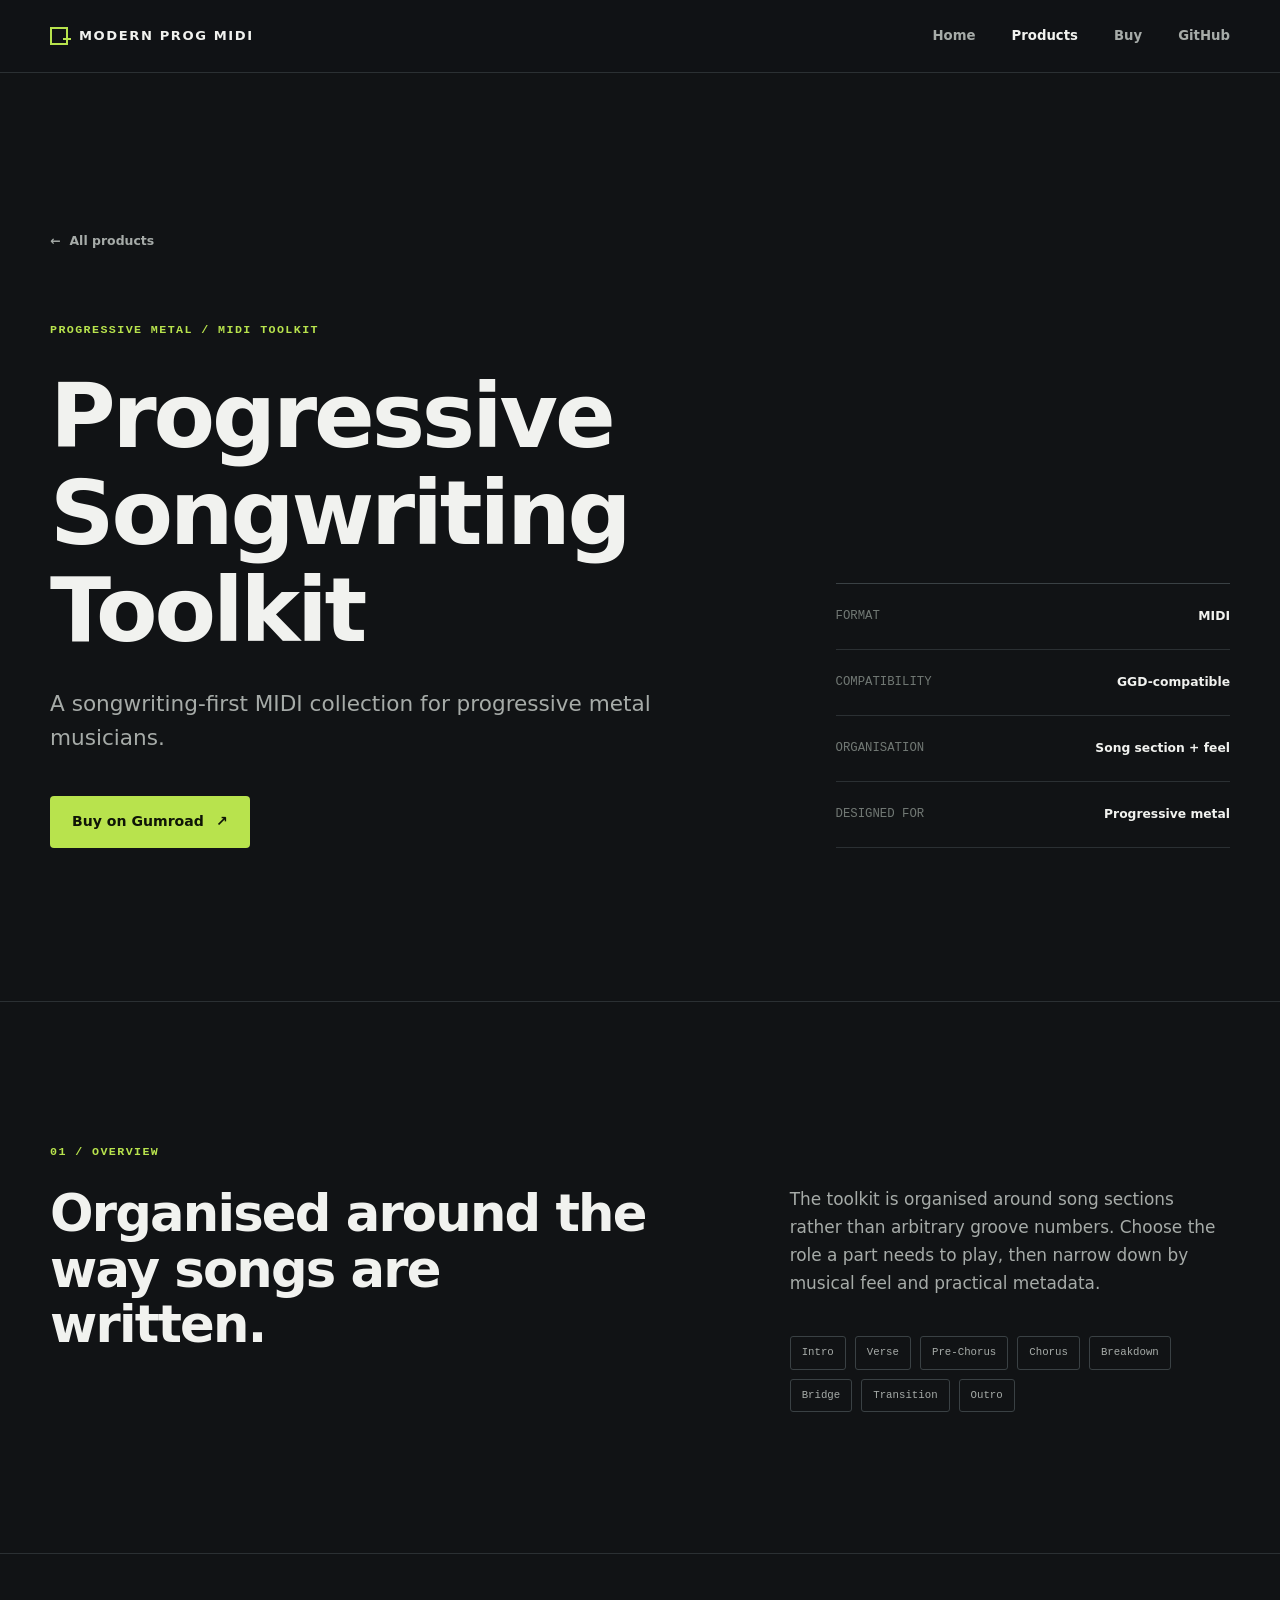
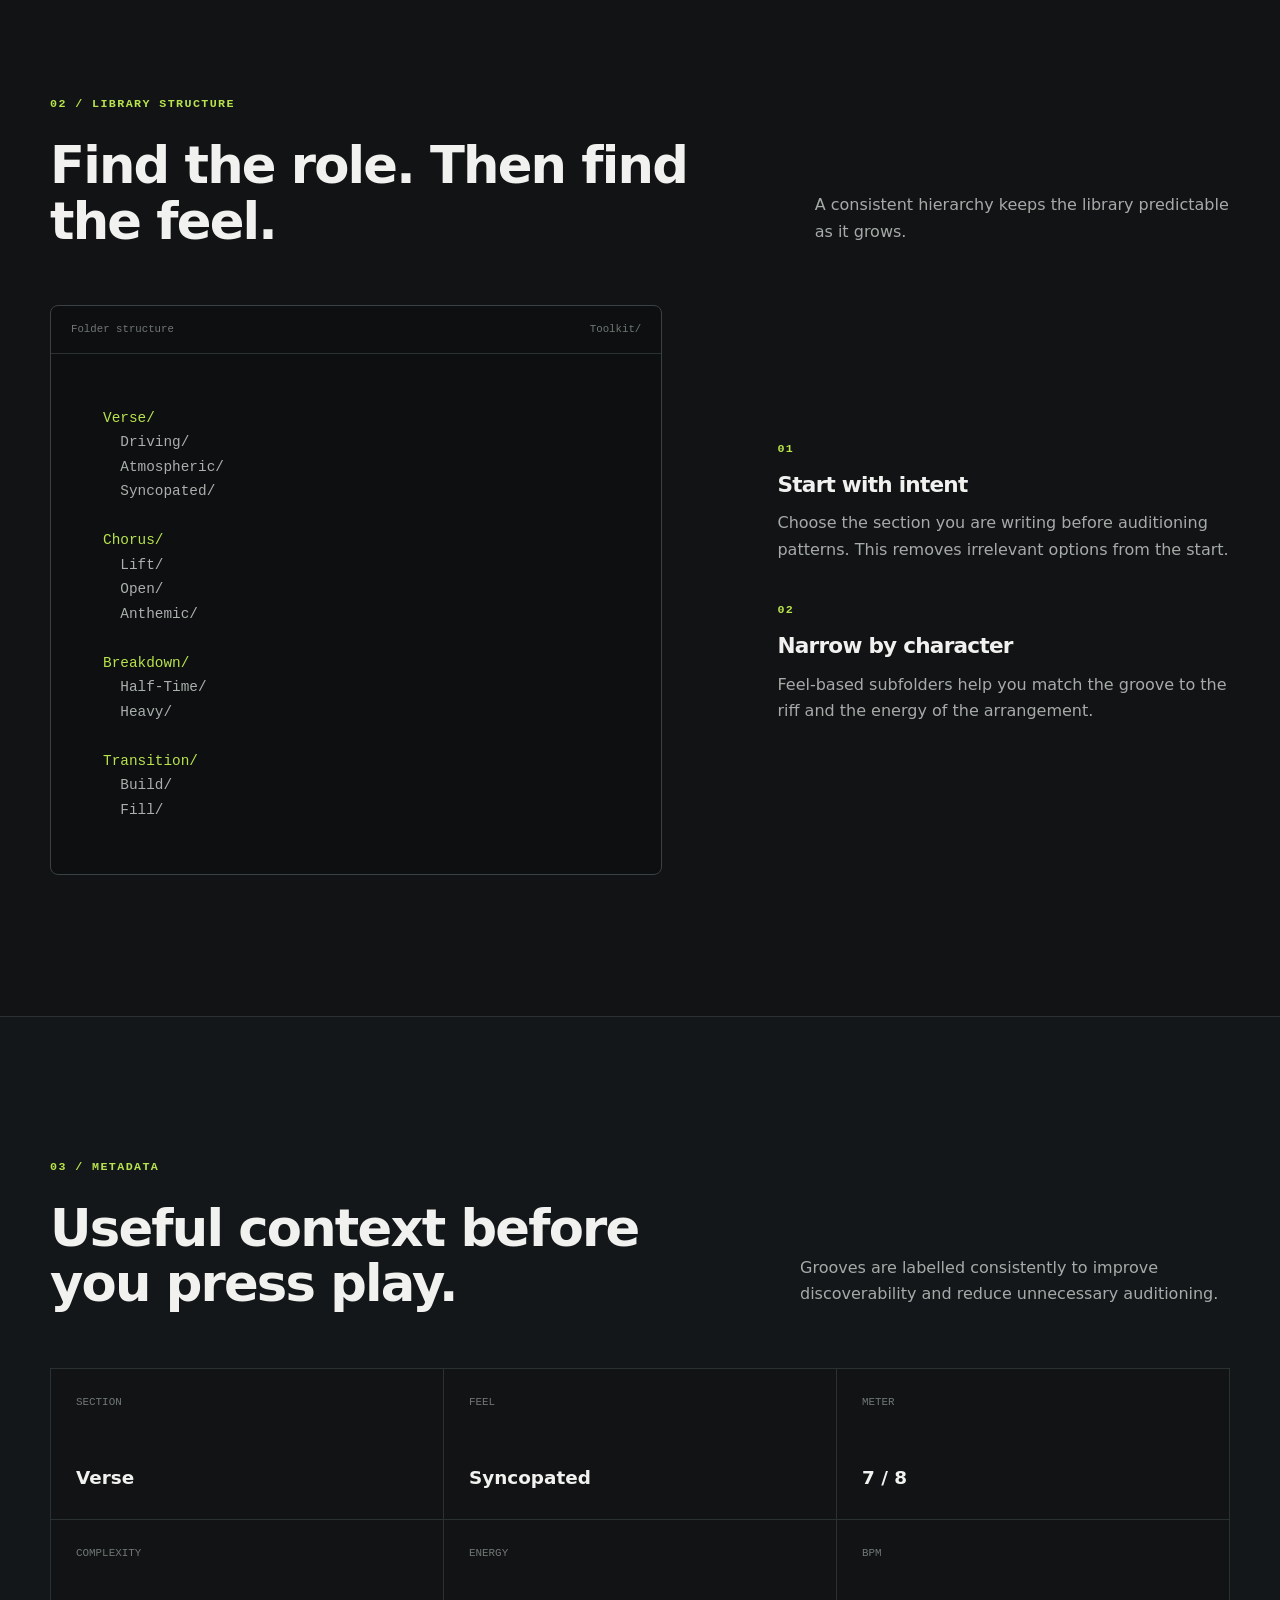
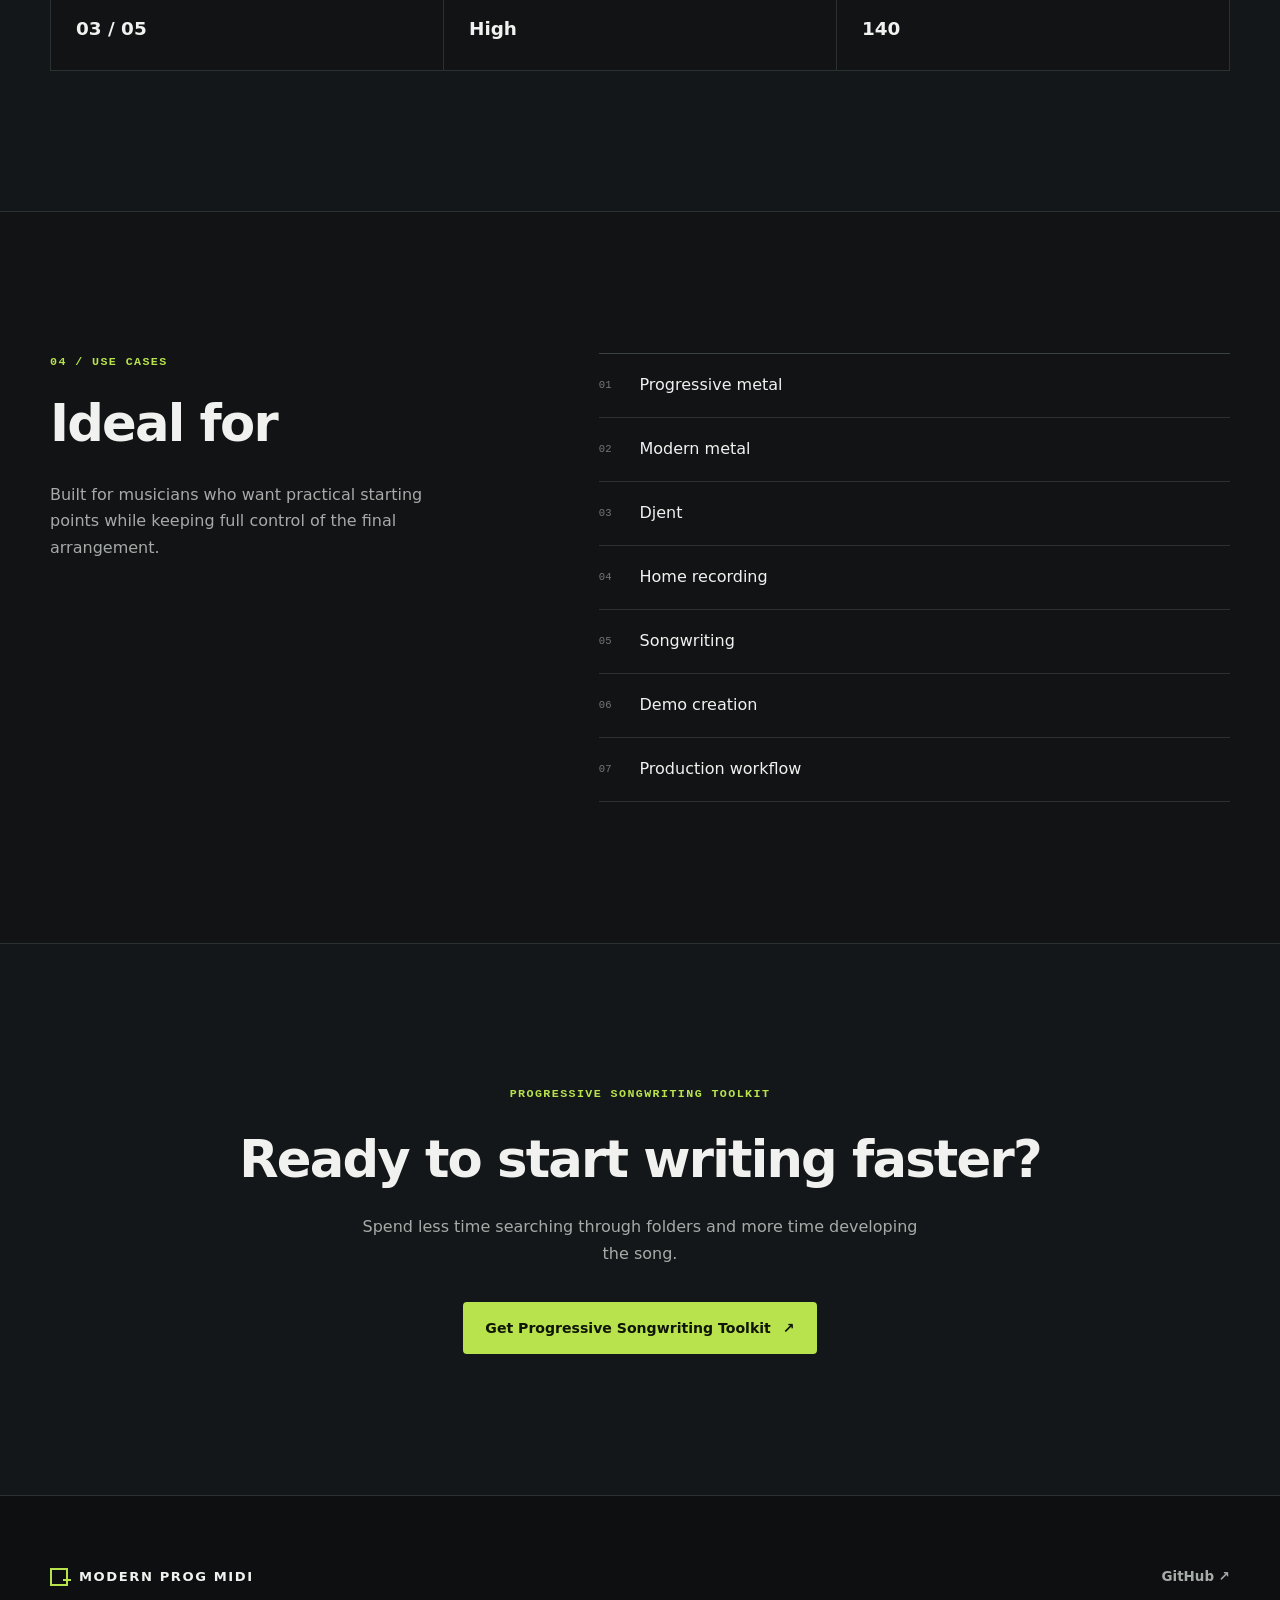
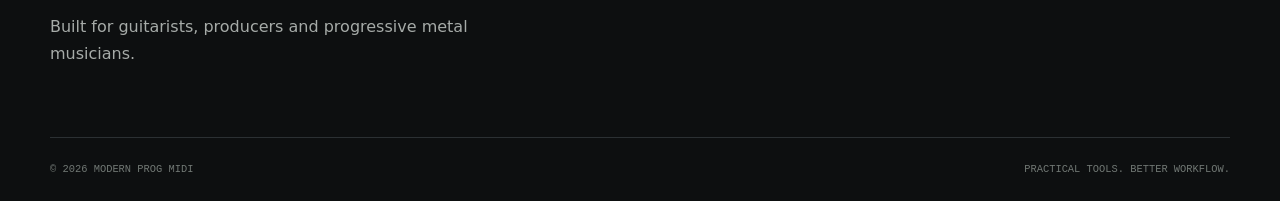
==== products/progressive-songwriting-toolkit.html @ e2937f98 "Initial commit" ====
<!doctype html>
<html lang="en">
  <head>
    <meta charset="utf-8">
    <meta name="viewport" content="width=device-width, initial-scale=1">
    <meta
      name="description"
      content="A songwriting-first MIDI collection for progressive metal musicians, organised by section, feel, meter, complexity and energy."
    >
    <meta name="theme-color" content="#111315">
    <title>Progressive Songwriting Toolkit — Modern Prog MIDI</title>
    <link rel="icon" href="../assets/images/favicon.svg" type="image/svg+xml">
    <link rel="stylesheet" href="../assets/css/styles.css">
  </head>
  <body>
    <a class="skip-link" href="#main-content">Skip to content</a>

    <header class="site-header">
      <div class="container nav-wrap">
        <a class="brand" href="../index.html" aria-label="Modern Prog MIDI home">
          <span class="brand-mark" aria-hidden="true"></span>
          <span>Modern Prog MIDI</span>
        </a>
        <nav class="site-nav" aria-label="Primary navigation">
          <a href="../index.html">Home</a>
          <a href="../index.html#products" aria-current="page">Products</a>
          <a href="https://knwlnd.gumroad.com/l/wevno">Buy</a>
          <a href="https://github.com/knwlnd">GitHub</a>
        </nav>
      </div>
    </header>

    <main id="main-content">
      <section class="product-hero section">
        <div class="container product-hero-grid">
          <div>
            <a class="back-link" href="../index.html#products">
              <span aria-hidden="true">←</span> All products
            </a>
            <p class="eyebrow">Progressive metal / MIDI toolkit</p>
            <h1>Progressive Songwriting Toolkit</h1>
            <p class="hero-text">
              A songwriting-first MIDI collection for progressive metal musicians.
            </p>
            <a class="button button-primary" href="https://knwlnd.gumroad.com/l/wevno">
              Buy on Gumroad
              <span aria-hidden="true">↗</span>
            </a>
          </div>
          <div class="product-spec" aria-label="Product summary">
            <div class="spec-row">
              <span>Format</span>
              <strong>MIDI</strong>
            </div>
            <div class="spec-row">
              <span>Compatibility</span>
              <strong>GGD-compatible</strong>
            </div>
            <div class="spec-row">
              <span>Organisation</span>
              <strong>Song section + feel</strong>
            </div>
            <div class="spec-row">
              <span>Designed for</span>
              <strong>Progressive metal</strong>
            </div>
          </div>
        </div>
      </section>

      <section class="section section-bordered">
        <div class="container split-content">
          <div>
            <p class="section-number">01 / Overview</p>
            <h2>Organised around the way songs are written.</h2>
          </div>
          <div class="prose">
            <p>
              The toolkit is organised around song sections rather than arbitrary
              groove numbers. Choose the role a part needs to play, then narrow
              down by musical feel and practical metadata.
            </p>
            <ul class="inline-list" aria-label="Song section categories">
              <li>Intro</li>
              <li>Verse</li>
              <li>Pre-Chorus</li>
              <li>Chorus</li>
              <li>Breakdown</li>
              <li>Bridge</li>
              <li>Transition</li>
              <li>Outro</li>
            </ul>
          </div>
        </div>
      </section>

      <section class="section">
        <div class="container">
          <div class="section-heading">
            <div>
              <p class="section-number">02 / Library structure</p>
              <h2>Find the role. Then find the feel.</h2>
            </div>
            <p>
              A consistent hierarchy keeps the library predictable as it grows.
            </p>
          </div>

          <div class="organisation-grid">
            <div class="code-window" aria-label="Example folder structure">
              <div class="code-window-bar">
                <span>Folder structure</span>
                <span>Toolkit/</span>
              </div>
              <pre><code><span class="code-folder">Verse/</span>
  Driving/
  Atmospheric/
  Syncopated/

<span class="code-folder">Chorus/</span>
  Lift/
  Open/
  Anthemic/

<span class="code-folder">Breakdown/</span>
  Half-Time/
  Heavy/

<span class="code-folder">Transition/</span>
  Build/
  Fill/</code></pre>
            </div>
            <div class="organisation-copy">
              <span class="annotation">01</span>
              <h3>Start with intent</h3>
              <p>
                Choose the section you are writing before auditioning patterns.
                This removes irrelevant options from the start.
              </p>
              <span class="annotation">02</span>
              <h3>Narrow by character</h3>
              <p>
                Feel-based subfolders help you match the groove to the riff and
                the energy of the arrangement.
              </p>
            </div>
          </div>
        </div>
      </section>

      <section class="section section-tinted">
        <div class="container">
          <div class="section-heading">
            <div>
              <p class="section-number">03 / Metadata</p>
              <h2>Useful context before you press play.</h2>
            </div>
            <p>
              Grooves are labelled consistently to improve discoverability and
              reduce unnecessary auditioning.
            </p>
          </div>

          <div class="metadata-grid">
            <div class="metadata-item"><span>Section</span><strong>Verse</strong></div>
            <div class="metadata-item"><span>Feel</span><strong>Syncopated</strong></div>
            <div class="metadata-item"><span>Meter</span><strong>7 / 8</strong></div>
            <div class="metadata-item"><span>Complexity</span><strong>03 / 05</strong></div>
            <div class="metadata-item"><span>Energy</span><strong>High</strong></div>
            <div class="metadata-item"><span>BPM</span><strong>140</strong></div>
          </div>
        </div>
      </section>

      <section class="section">
        <div class="container ideal-grid">
          <div>
            <p class="section-number">04 / Use cases</p>
            <h2>Ideal for</h2>
            <p class="section-intro">
              Built for musicians who want practical starting points while
              keeping full control of the final arrangement.
            </p>
          </div>
          <ul class="use-case-list">
            <li><span>01</span> Progressive metal</li>
            <li><span>02</span> Modern metal</li>
            <li><span>03</span> Djent</li>
            <li><span>04</span> Home recording</li>
            <li><span>05</span> Songwriting</li>
            <li><span>06</span> Demo creation</li>
            <li><span>07</span> Production workflow</li>
          </ul>
        </div>
      </section>

      <section class="section cta-section">
        <div class="container cta-inner">
          <p class="eyebrow">Progressive Songwriting Toolkit</p>
          <h2>Ready to start writing faster?</h2>
          <p>
            Spend less time searching through folders and more time developing
            the song.
          </p>
          <a class="button button-primary" href="https://knwlnd.gumroad.com/l/wevno">
            Get Progressive Songwriting Toolkit
            <span aria-hidden="true">↗</span>
          </a>
        </div>
      </section>
    </main>

    <footer class="site-footer">
      <div class="container footer-grid">
        <div>
          <a class="brand" href="../index.html">
            <span class="brand-mark" aria-hidden="true"></span>
            <span>Modern Prog MIDI</span>
          </a>
          <p>Built for guitarists, producers and progressive metal musicians.</p>
        </div>
        <a class="footer-link" href="https://github.com/knwlnd">
          GitHub <span aria-hidden="true">↗</span>
        </a>
      </div>
      <div class="container footer-bottom">
        <span>© <span id="year">2026</span> Modern Prog MIDI</span>
        <span>Practical tools. Better workflow.</span>
      </div>
    </footer>

    <script>
      document.getElementById("year").textContent = new Date().getFullYear();
    </script>
  </body>
</html>
---- assets/css/styles.css ----
:root {
  color-scheme: dark;
  --bg: #111315;
  --surface: #171a1d;
  --surface-raised: #1c2024;
  --surface-soft: #141719;
  --text: #f1f2ef;
  --muted: #a6aba8;
  --faint: #717874;
  --line: #2b3033;
  --line-strong: #3a4144;
  --accent: #b8e34d;
  --accent-dark: #0f1507;
  --max-width: 1180px;
  --radius: 8px;
}

* {
  box-sizing: border-box;
}

html {
  scroll-behavior: smooth;
}

body {
  margin: 0;
  min-width: 320px;
  background: var(--bg);
  color: var(--text);
  font-family:
    Inter, ui-sans-serif, system-ui, -apple-system, BlinkMacSystemFont, "Segoe UI",
    sans-serif;
  font-size: 16px;
  line-height: 1.65;
  -webkit-font-smoothing: antialiased;
}

a {
  color: inherit;
  text-decoration: none;
}

p,
h1,
h2,
h3,
blockquote {
  margin-top: 0;
}

h1,
h2,
h3 {
  font-weight: 600;
  letter-spacing: -0.035em;
  line-height: 1.08;
}

h1 {
  max-width: 850px;
  margin-bottom: 28px;
  font-size: clamp(3rem, 7vw, 6.6rem);
}

h2 {
  margin-bottom: 0;
  font-size: clamp(2.15rem, 4vw, 4rem);
}

h3 {
  margin-bottom: 14px;
  font-size: 1.35rem;
}

::selection {
  background: var(--accent);
  color: #111;
}

.container {
  width: min(calc(100% - 48px), var(--max-width));
  margin-inline: auto;
}

.skip-link {
  position: fixed;
  z-index: 100;
  top: 12px;
  left: 12px;
  padding: 10px 16px;
  transform: translateY(-150%);
  border-radius: 4px;
  background: var(--accent);
  color: #111;
  font-weight: 700;
}

.skip-link:focus {
  transform: translateY(0);
}

.site-header {
  position: relative;
  z-index: 10;
  border-bottom: 1px solid var(--line);
  background: rgb(17 19 21 / 92%);
}

.nav-wrap {
  display: flex;
  min-height: 72px;
  align-items: center;
  justify-content: space-between;
  gap: 32px;
}

.brand {
  display: inline-flex;
  align-items: center;
  gap: 11px;
  color: var(--text);
  font-size: 0.82rem;
  font-weight: 750;
  letter-spacing: 0.12em;
  text-transform: uppercase;
}

.brand-mark {
  position: relative;
  width: 18px;
  height: 18px;
  border: 2px solid var(--accent);
}

.brand-mark::after {
  position: absolute;
  right: -5px;
  bottom: 3px;
  width: 8px;
  height: 2px;
  background: var(--accent);
  content: "";
}

.site-nav {
  display: flex;
  align-items: center;
  gap: clamp(18px, 3vw, 36px);
}

.site-nav a {
  color: var(--muted);
  font-size: 0.83rem;
  font-weight: 600;
}

.site-nav a:hover,
.site-nav a:focus-visible,
.site-nav a[aria-current="page"] {
  color: var(--text);
}

.section {
  padding-block: clamp(88px, 11vw, 150px);
}

.section-bordered {
  border-block: 1px solid var(--line);
}

.section-tinted {
  border-block: 1px solid var(--line);
  background: var(--surface-soft);
}

.hero {
  overflow: hidden;
  padding-block: clamp(100px, 14vw, 190px);
}

.hero-grid {
  display: grid;
  grid-template-columns: minmax(0, 1.25fr) minmax(330px, 0.75fr);
  align-items: center;
  gap: clamp(60px, 8vw, 120px);
}

.eyebrow,
.section-number,
.status-label,
.annotation {
  color: var(--accent);
  font-family: ui-monospace, SFMono-Regular, Menlo, Monaco, Consolas, monospace;
  font-size: 0.73rem;
  font-weight: 700;
  letter-spacing: 0.12em;
  text-transform: uppercase;
}

.eyebrow {
  margin-bottom: 28px;
}

.hero-text {
  max-width: 700px;
  margin-bottom: 40px;
  color: var(--muted);
  font-size: clamp(1.1rem, 2vw, 1.35rem);
  line-height: 1.6;
}

.button-row {
  display: flex;
  flex-wrap: wrap;
  align-items: center;
  gap: 22px;
}

.button {
  display: inline-flex;
  min-height: 52px;
  align-items: center;
  justify-content: center;
  gap: 12px;
  padding: 13px 21px;
  border: 1px solid transparent;
  border-radius: 4px;
  font-size: 0.88rem;
  font-weight: 750;
  transition:
    background-color 150ms ease,
    border-color 150ms ease,
    color 150ms ease;
}

.button-primary {
  background: var(--accent);
  color: var(--accent-dark);
}

.button-primary:hover,
.button-primary:focus-visible {
  background: #caef6d;
}

.button-secondary {
  border-color: var(--line-strong);
  color: var(--text);
}

.button-secondary:hover,
.button-secondary:focus-visible {
  border-color: var(--muted);
  background: var(--surface);
}

.text-link {
  border-bottom: 1px solid var(--line-strong);
  color: var(--text);
  font-size: 0.9rem;
  font-weight: 650;
}

.text-link:hover,
.text-link:focus-visible {
  border-color: var(--accent);
  color: var(--accent);
}

.library-preview {
  position: relative;
  border: 1px solid var(--line-strong);
  border-radius: var(--radius);
  background: var(--surface);
  box-shadow: 28px 28px 0 #0d0f10;
  font-family: ui-monospace, SFMono-Regular, Menlo, Monaco, Consolas, monospace;
  font-size: 0.74rem;
}

.library-preview::before {
  position: absolute;
  z-index: -1;
  top: -36px;
  right: -44px;
  width: 180px;
  height: 180px;
  border: 1px solid var(--line);
  content: "";
}

.preview-bar,
.preview-footer {
  display: flex;
  align-items: center;
  justify-content: space-between;
  color: var(--faint);
}

.preview-bar {
  min-height: 48px;
  padding-inline: 18px;
  border-bottom: 1px solid var(--line);
}

.preview-title {
  color: var(--muted);
}

.preview-meta {
  padding: 2px 7px;
  border: 1px solid var(--line-strong);
  border-radius: 3px;
  font-size: 0.62rem;
}

.folder-tree {
  padding-block: 10px;
}

.tree-row {
  display: flex;
  min-height: 42px;
  align-items: center;
  gap: 10px;
  padding-inline: 18px;
  color: var(--muted);
  white-space: nowrap;
}

.tree-root {
  color: var(--text);
}

.tree-indent {
  padding-left: 38px;
}

.tree-row.selected {
  border-left: 2px solid var(--accent);
  background: #22272a;
  color: var(--text);
}

.folder-icon {
  display: inline-block;
  width: 14px;
  height: 10px;
  border: 1px solid #707874;
  border-radius: 1px;
}

.tree-tag {
  margin-left: auto;
  color: var(--faint);
  font-size: 0.64rem;
}

.preview-footer {
  min-height: 45px;
  padding-inline: 18px;
  border-top: 1px solid var(--line);
  font-size: 0.64rem;
}

.status-dot {
  display: inline-block;
  width: 6px;
  height: 6px;
  margin-right: 6px;
  border-radius: 50%;
  background: var(--accent);
}

.split-content {
  display: grid;
  grid-template-columns: minmax(0, 1fr) minmax(300px, 0.72fr);
  gap: clamp(60px, 10vw, 150px);
}

.section-number {
  margin-bottom: 24px;
}

.prose {
  padding-top: 43px;
}

.prose p {
  margin-bottom: 20px;
  color: var(--muted);
  font-size: 1.06rem;
}

.section-heading {
  display: flex;
  align-items: end;
  justify-content: space-between;
  gap: 50px;
  margin-bottom: 56px;
}

.section-heading > p {
  max-width: 430px;
  margin: 0 0 4px;
  color: var(--muted);
}

.card-grid {
  display: grid;
  gap: 1px;
  border: 1px solid var(--line);
  background: var(--line);
}

.feature-grid,
.roadmap-grid {
  grid-template-columns: repeat(4, 1fr);
}

.card {
  min-width: 0;
  background: var(--bg);
}

.feature-card {
  min-height: 275px;
  padding: 28px;
}

.card-index {
  display: block;
  margin-bottom: 84px;
  color: var(--faint);
  font-family: ui-monospace, SFMono-Regular, Menlo, Monaco, Consolas, monospace;
  font-size: 0.7rem;
}

.card p {
  margin-bottom: 0;
  color: var(--muted);
  font-size: 0.93rem;
}

.availability {
  display: inline-flex;
  align-items: center;
  gap: 9px;
  color: var(--muted);
  font-family: ui-monospace, SFMono-Regular, Menlo, Monaco, Consolas, monospace;
  font-size: 0.73rem;
  text-transform: uppercase;
}

.availability i {
  width: 7px;
  height: 7px;
  border-radius: 50%;
  background: var(--accent);
  box-shadow: 0 0 0 4px rgb(184 227 77 / 10%);
}

.product-panel {
  display: grid;
  grid-template-columns: 1.25fr 0.75fr;
  border: 1px solid var(--line-strong);
  border-radius: var(--radius);
  background: var(--surface);
}

.product-copy {
  padding: clamp(32px, 6vw, 72px);
  border-right: 1px solid var(--line);
}

.product-copy > p {
  max-width: 670px;
  color: var(--muted);
}

.product-copy .product-lead {
  color: var(--text);
  font-size: clamp(1.25rem, 2.4vw, 1.75rem);
  line-height: 1.45;
}

.product-copy .button-row {
  margin-top: 36px;
}

.check-list {
  display: flex;
  margin: 0;
  padding: 34px;
  flex-direction: column;
  justify-content: center;
  list-style: none;
}

.check-list li {
  position: relative;
  padding: 15px 0 15px 27px;
  border-bottom: 1px solid var(--line);
  color: var(--muted);
  font-size: 0.9rem;
}

.check-list li:last-child {
  border-bottom: 0;
}

.check-list li::before {
  position: absolute;
  left: 0;
  color: var(--accent);
  content: "✓";
  font-weight: 800;
}

.roadmap-card {
  min-height: 250px;
  padding: 28px;
}

.roadmap-card .status-label {
  display: block;
  min-height: 68px;
  color: var(--faint);
  font-size: 0.62rem;
}

.philosophy-section {
  border-top: 1px solid var(--line);
}

.philosophy-grid {
  display: grid;
  grid-template-columns: 0.8fr 1.2fr;
  gap: 60px 100px;
}

.philosophy-grid blockquote {
  margin-bottom: 0;
  font-size: clamp(1.8rem, 4vw, 3.6rem);
  font-weight: 520;
  letter-spacing: -0.04em;
  line-height: 1.18;
}

.philosophy-grid blockquote p {
  margin-bottom: 12px;
}

.philosophy-grid blockquote p:last-child {
  color: var(--accent);
}

.philosophy-copy {
  grid-column: 2;
  max-width: 590px;
  margin: 0;
  color: var(--muted);
  font-size: 1.05rem;
}

.site-footer {
  padding-top: 70px;
  border-top: 1px solid var(--line);
  background: #0d0f10;
}

.footer-grid {
  display: flex;
  align-items: start;
  justify-content: space-between;
  gap: 40px;
  padding-bottom: 70px;
}

.footer-grid p {
  max-width: 480px;
  margin: 20px 0 0;
  color: var(--muted);
}

.footer-link {
  color: var(--muted);
  font-size: 0.84rem;
  font-weight: 650;
}

.footer-link:hover,
.footer-link:focus-visible {
  color: var(--accent);
}

.footer-bottom {
  display: flex;
  align-items: center;
  justify-content: space-between;
  min-height: 64px;
  border-top: 1px solid var(--line);
  color: var(--faint);
  font-family: ui-monospace, SFMono-Regular, Menlo, Monaco, Consolas, monospace;
  font-size: 0.65rem;
  text-transform: uppercase;
}

/* Product page */

.product-hero {
  padding-block: clamp(85px, 12vw, 160px);
}

.product-hero-grid {
  display: grid;
  grid-template-columns: 1.25fr 0.75fr;
  align-items: end;
  gap: clamp(60px, 10vw, 130px);
}

.product-hero h1 {
  max-width: 900px;
  font-size: clamp(3.2rem, 7vw, 6.4rem);
}

.back-link {
  display: inline-flex;
  align-items: center;
  gap: 9px;
  margin-bottom: 70px;
  color: var(--muted);
  font-size: 0.78rem;
  font-weight: 650;
}

.back-link:hover,
.back-link:focus-visible {
  color: var(--accent);
}

.product-spec {
  border-top: 1px solid var(--line-strong);
}

.spec-row {
  display: flex;
  min-height: 66px;
  align-items: center;
  justify-content: space-between;
  gap: 20px;
  border-bottom: 1px solid var(--line);
  font-size: 0.77rem;
}

.spec-row span {
  color: var(--faint);
  font-family: ui-monospace, SFMono-Regular, Menlo, Monaco, Consolas, monospace;
  text-transform: uppercase;
}

.spec-row strong {
  font-weight: 600;
  text-align: right;
}

.inline-list {
  display: flex;
  margin: 38px 0 0;
  padding: 0;
  flex-wrap: wrap;
  gap: 9px;
  list-style: none;
}

.inline-list li {
  padding: 7px 11px;
  border: 1px solid var(--line-strong);
  border-radius: 3px;
  color: var(--muted);
  font-family: ui-monospace, SFMono-Regular, Menlo, Monaco, Consolas, monospace;
  font-size: 0.67rem;
}

.organisation-grid {
  display: grid;
  grid-template-columns: 1.15fr 0.85fr;
  gap: clamp(50px, 9vw, 120px);
  align-items: center;
}

.code-window {
  overflow: hidden;
  border: 1px solid var(--line-strong);
  border-radius: var(--radius);
  background: #0d0f10;
}

.code-window-bar {
  display: flex;
  min-height: 48px;
  align-items: center;
  justify-content: space-between;
  padding-inline: 20px;
  border-bottom: 1px solid var(--line);
  color: var(--faint);
  font-family: ui-monospace, SFMono-Regular, Menlo, Monaco, Consolas, monospace;
  font-size: 0.67rem;
}

.code-window pre {
  margin: 0;
  padding: clamp(28px, 5vw, 52px);
  color: #aab0ac;
  font-size: clamp(0.77rem, 1.6vw, 0.9rem);
  line-height: 1.7;
}

.code-folder {
  color: var(--accent);
}

.organisation-copy .annotation {
  display: block;
  margin: 38px 0 14px;
}

.organisation-copy .annotation:first-child {
  margin-top: 0;
}

.organisation-copy p {
  color: var(--muted);
}

.metadata-grid {
  display: grid;
  grid-template-columns: repeat(3, 1fr);
  gap: 1px;
  border: 1px solid var(--line);
  background: var(--line);
}

.metadata-item {
  display: flex;
  min-height: 150px;
  padding: 25px;
  flex-direction: column;
  justify-content: space-between;
  background: var(--bg);
}

.metadata-item span {
  color: var(--faint);
  font-family: ui-monospace, SFMono-Regular, Menlo, Monaco, Consolas, monospace;
  font-size: 0.68rem;
  text-transform: uppercase;
}

.metadata-item strong {
  font-size: 1.15rem;
  font-weight: 600;
}

.ideal-grid {
  display: grid;
  grid-template-columns: 0.8fr 1.2fr;
  gap: clamp(60px, 10vw, 150px);
}

.section-intro {
  max-width: 430px;
  margin-top: 30px;
  color: var(--muted);
}

.use-case-list {
  margin: 0;
  padding: 0;
  border-top: 1px solid var(--line-strong);
  list-style: none;
}

.use-case-list li {
  display: flex;
  min-height: 64px;
  align-items: center;
  gap: 28px;
  border-bottom: 1px solid var(--line);
  font-size: 1rem;
}

.use-case-list span {
  color: var(--faint);
  font-family: ui-monospace, SFMono-Regular, Menlo, Monaco, Consolas, monospace;
  font-size: 0.66rem;
}

.cta-section {
  border-top: 1px solid var(--line);
  background: var(--surface-soft);
  text-align: center;
}

.cta-inner {
  display: flex;
  align-items: center;
  flex-direction: column;
}

.cta-inner h2 {
  max-width: 820px;
}

.cta-inner > p:not(.eyebrow) {
  max-width: 570px;
  margin: 27px 0 35px;
  color: var(--muted);
}

@media (max-width: 940px) {
  .hero-grid,
  .product-hero-grid,
  .organisation-grid {
    grid-template-columns: 1fr;
  }

  .hero-copy {
    max-width: 760px;
  }

  .library-preview {
    width: min(100%, 570px);
  }

  .feature-grid,
  .roadmap-grid {
    grid-template-columns: repeat(2, 1fr);
  }

  .product-panel {
    grid-template-columns: 1fr;
  }

  .product-copy {
    border-right: 0;
    border-bottom: 1px solid var(--line);
  }

  .product-spec {
    max-width: 560px;
  }
}

@media (max-width: 700px) {
  .container {
    width: min(calc(100% - 32px), var(--max-width));
  }

  .nav-wrap {
    min-height: auto;
    padding-block: 20px;
    align-items: flex-start;
    flex-direction: column;
    gap: 18px;
  }

  .site-nav {
    width: 100%;
    justify-content: space-between;
  }

  .section {
    padding-block: 78px;
  }

  .hero {
    padding-block: 90px 100px;
  }

  h1 {
    font-size: clamp(2.7rem, 13vw, 4.4rem);
  }

  h2 {
    font-size: clamp(2rem, 10vw, 3.1rem);
  }

  .hero-grid {
    gap: 75px;
  }

  .library-preview {
    box-shadow: 12px 12px 0 #0d0f10;
  }

  .library-preview::before {
    display: none;
  }

  .tree-row {
    font-size: 0.66rem;
  }

  .tree-indent {
    padding-left: 26px;
  }

  .split-content,
  .philosophy-grid,
  .ideal-grid {
    grid-template-columns: 1fr;
    gap: 38px;
  }

  .prose {
    padding-top: 0;
  }

  .section-heading {
    align-items: flex-start;
    flex-direction: column;
    gap: 25px;
    margin-bottom: 42px;
  }

  .feature-grid,
  .roadmap-grid,
  .metadata-grid {
    grid-template-columns: 1fr;
  }

  .feature-card {
    min-height: 220px;
  }

  .card-index {
    margin-bottom: 50px;
  }

  .product-copy {
    padding: 30px;
  }

  .check-list {
    padding: 22px 30px;
  }

  .philosophy-copy {
    grid-column: 1;
  }

  .footer-grid,
  .footer-bottom {
    align-items: flex-start;
    flex-direction: column;
  }

  .footer-bottom {
    min-height: auto;
    padding-block: 22px;
    gap: 8px;
  }

  .product-hero h1 {
    font-size: clamp(2.7rem, 13vw, 4.3rem);
  }

  .back-link {
    margin-bottom: 52px;
  }

  .code-window pre {
    overflow-x: auto;
  }

  .metadata-item {
    min-height: 115px;
  }
}

@media (prefers-reduced-motion: reduce) {
  html {
    scroll-behavior: auto;
  }

  *,
  *::before,
  *::after {
    scroll-behavior: auto !important;
    transition-duration: 0.01ms !important;
  }
}
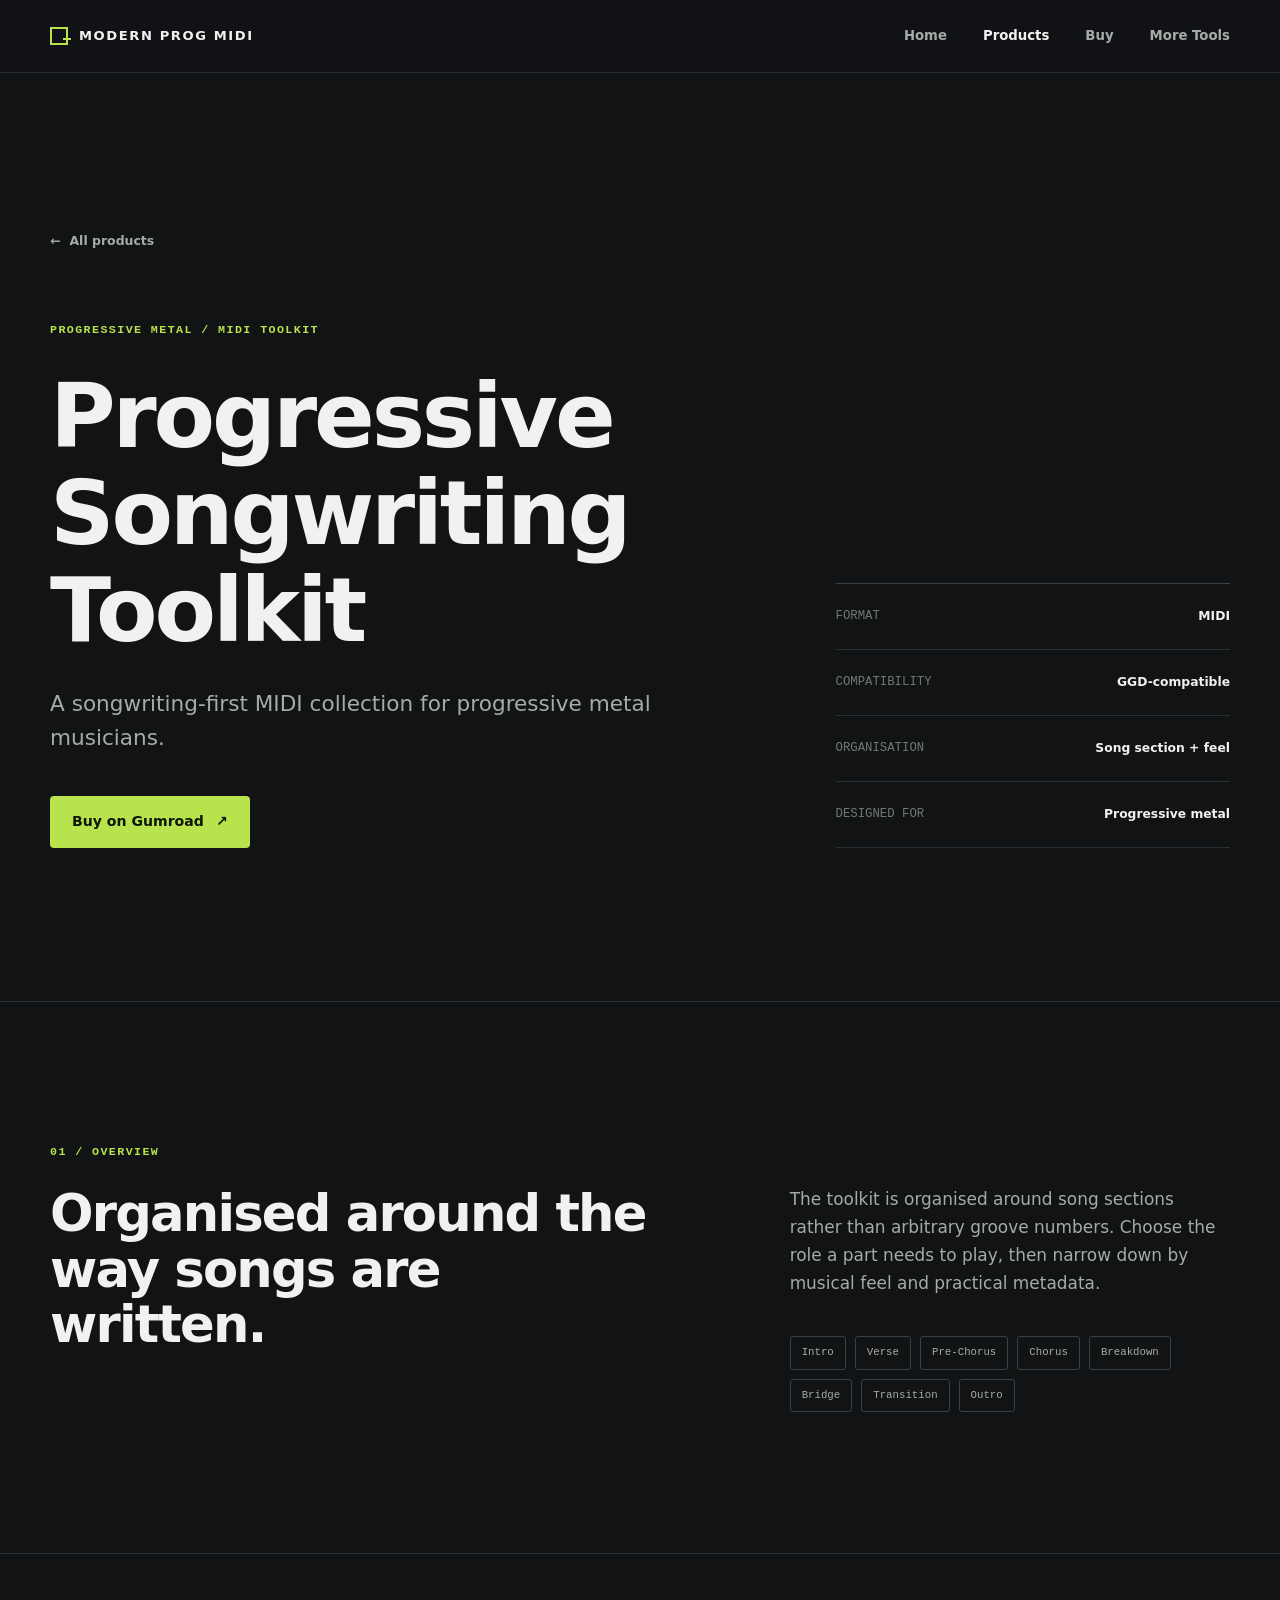
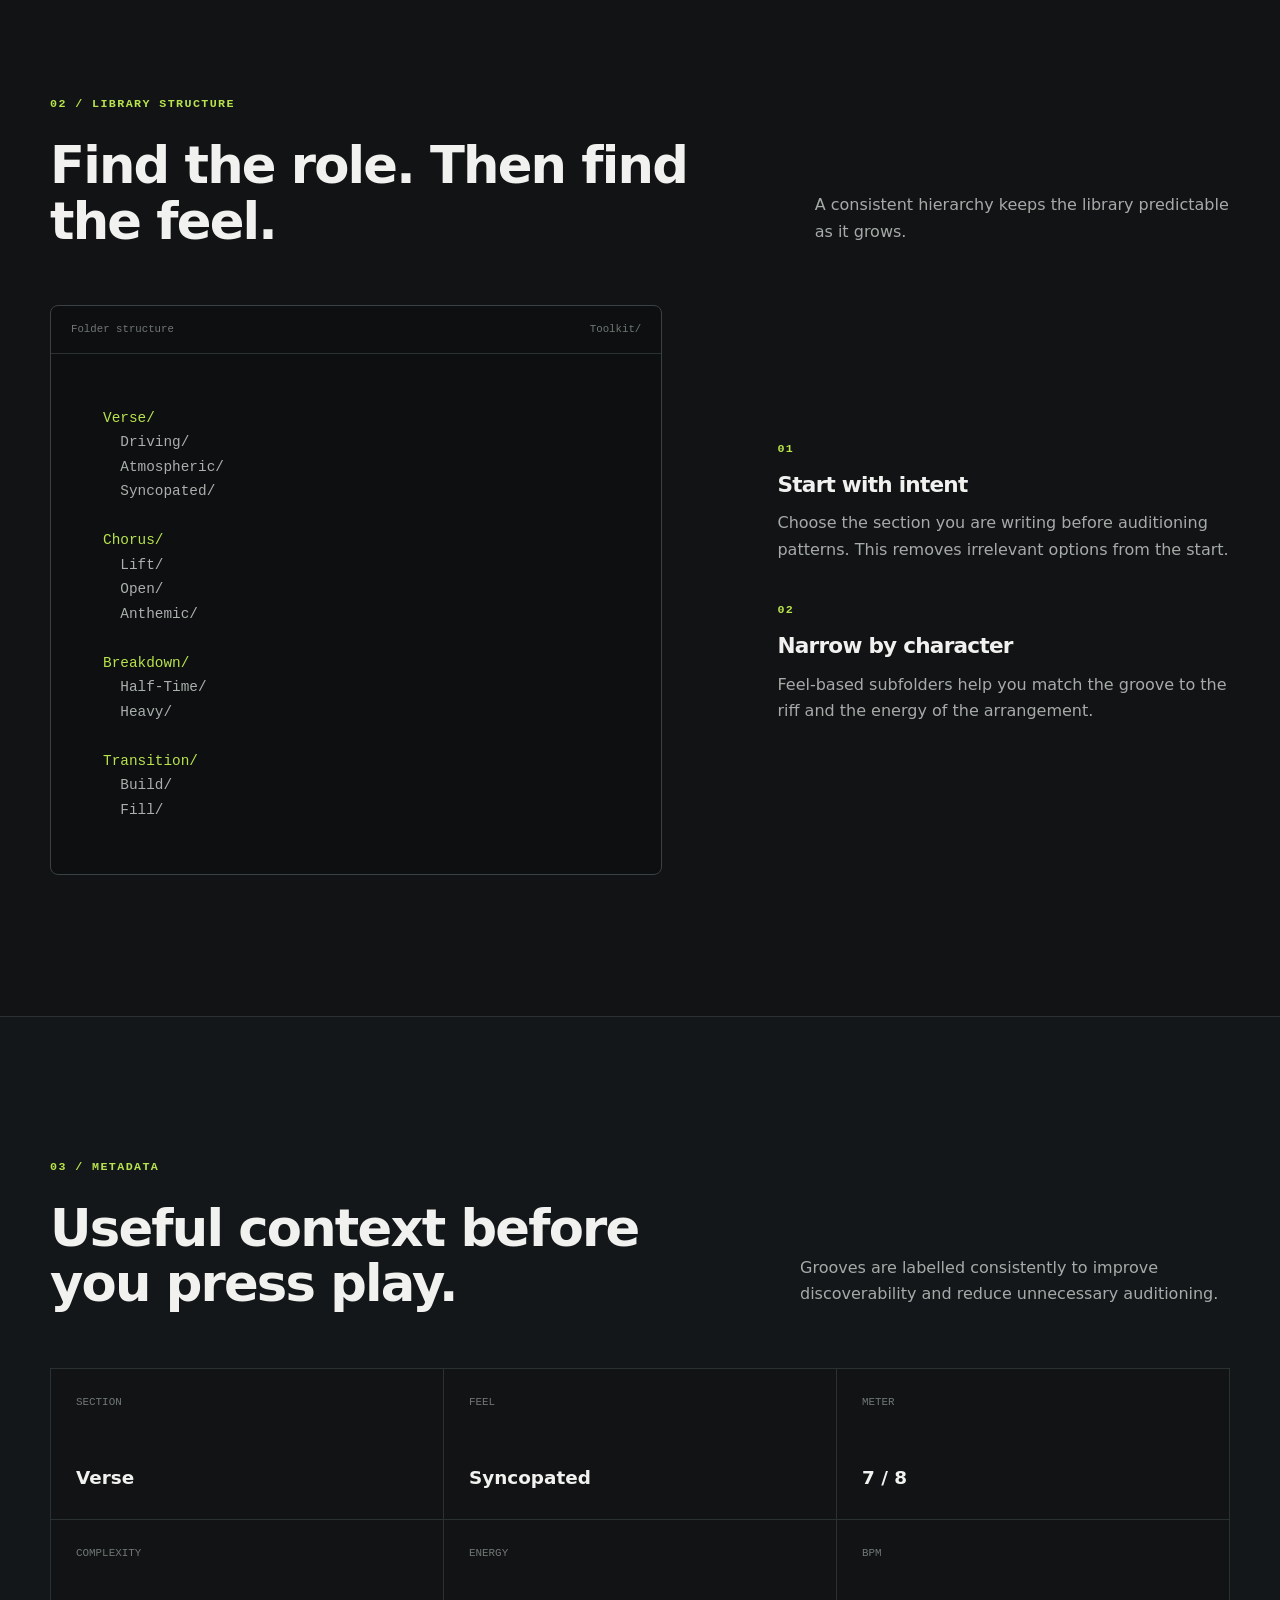
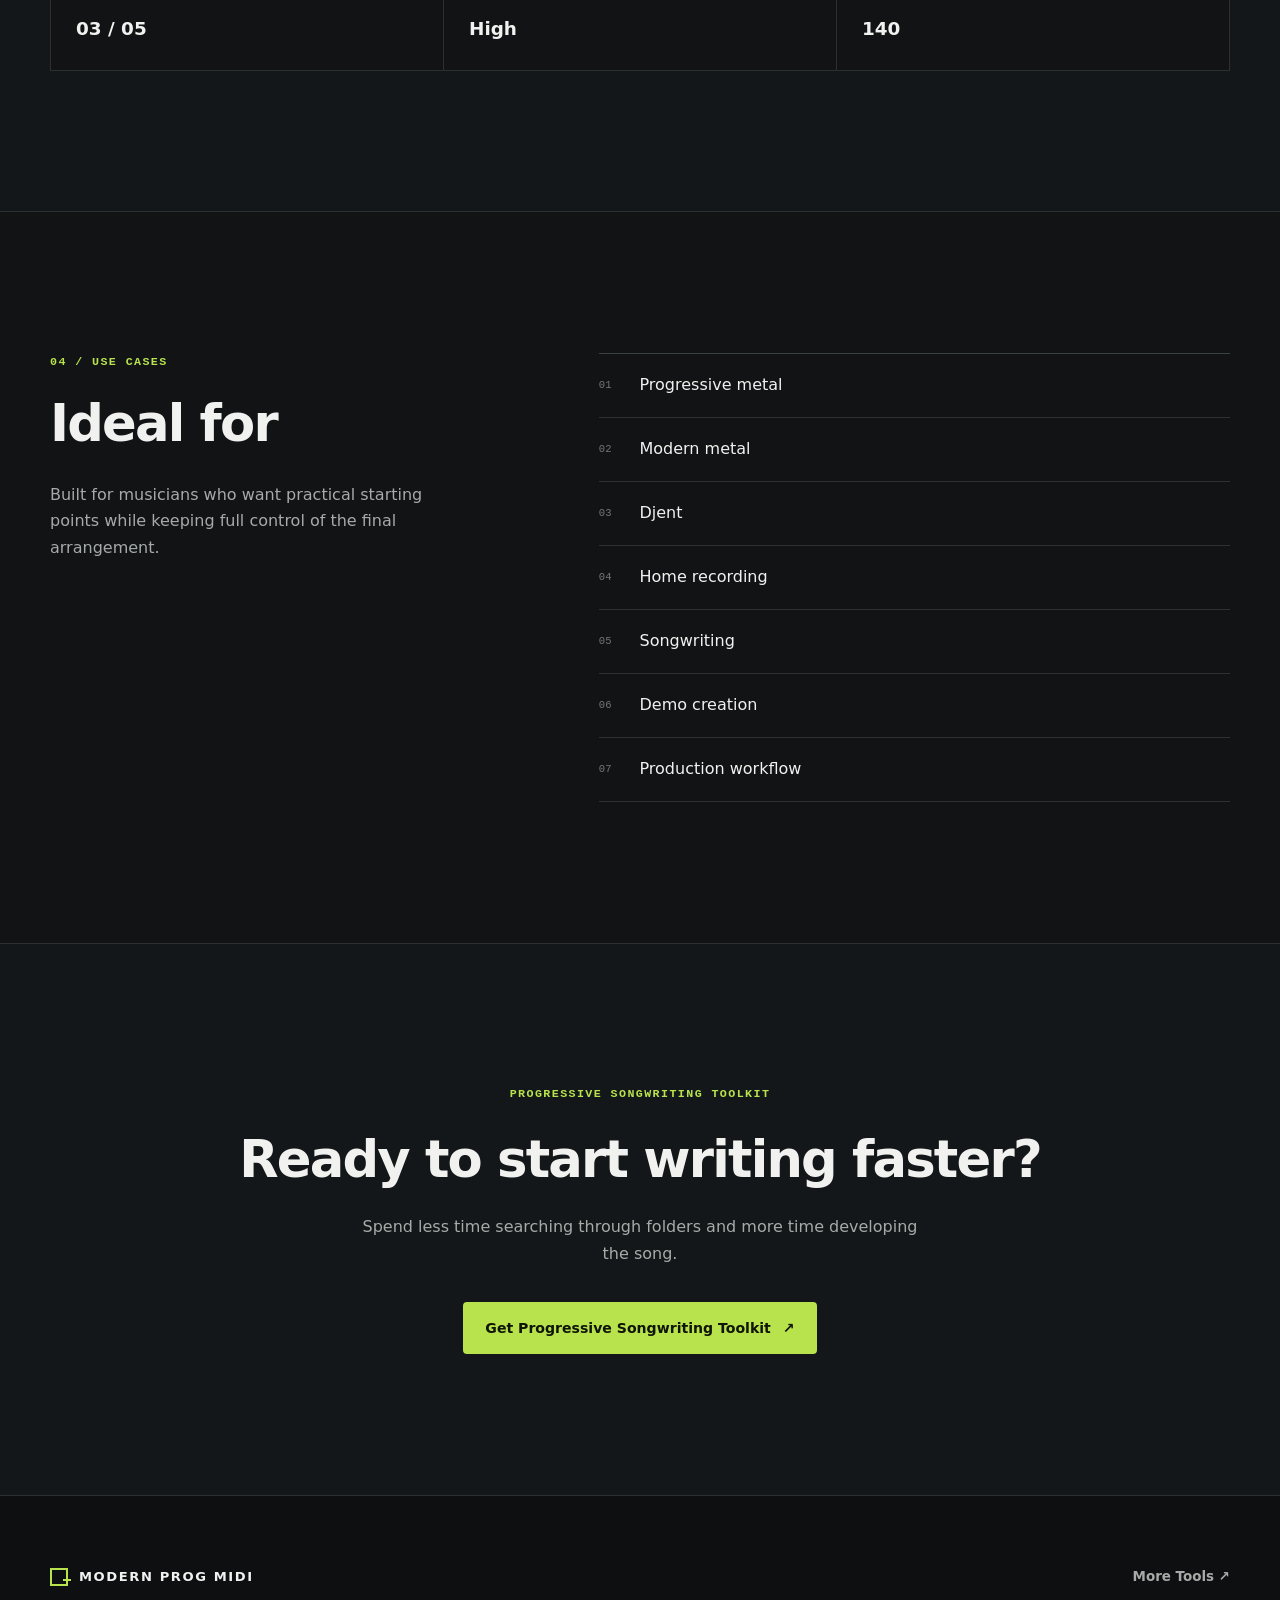
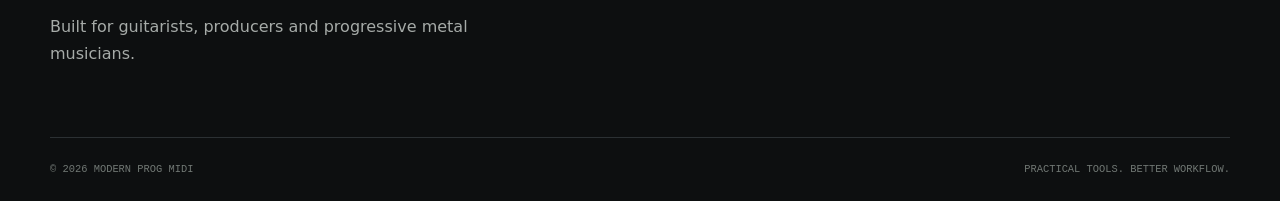
==== commit 58c2142c: "Refined positioning and linked to Modeller Workflow Tools." ====
--- a/products/progressive-songwriting-toolkit.html
+++ b/products/progressive-songwriting-toolkit.html
@@ -25,7 +25,7 @@
           <a href="../index.html">Home</a>
           <a href="../index.html#products" aria-current="page">Products</a>
           <a href="https://knwlnd.gumroad.com/l/wevno">Buy</a>
-          <a href="https://github.com/knwlnd">GitHub</a>
+          <a href="https://knwlnd.github.io/modeller-workflow-tools">More Tools</a>
         </nav>
       </div>
     </header>
@@ -219,8 +219,8 @@
           </a>
           <p>Built for guitarists, producers and progressive metal musicians.</p>
         </div>
-        <a class="footer-link" href="https://github.com/knwlnd">
-          GitHub <span aria-hidden="true">↗</span>
+        <a class="footer-link" href="https://knwlnd.github.io/modeller-workflow-tools">
+          More Tools <span aria-hidden="true">↗</span>
         </a>
       </div>
       <div class="container footer-bottom">
--- a/assets/css/styles.css
+++ b/assets/css/styles.css
@@ -210,6 +210,21 @@
   line-height: 1.6;
 }
 
+.positioning-statement {
+  max-width: 650px;
+  margin: -14px 0 40px;
+  padding-left: 16px;
+  border-left: 2px solid var(--accent);
+  color: var(--faint);
+  font-size: 0.82rem;
+  line-height: 1.75;
+}
+
+.positioning-statement strong {
+  color: var(--muted);
+  font-weight: 600;
+}
+
 .button-row {
   display: flex;
   flex-wrap: wrap;
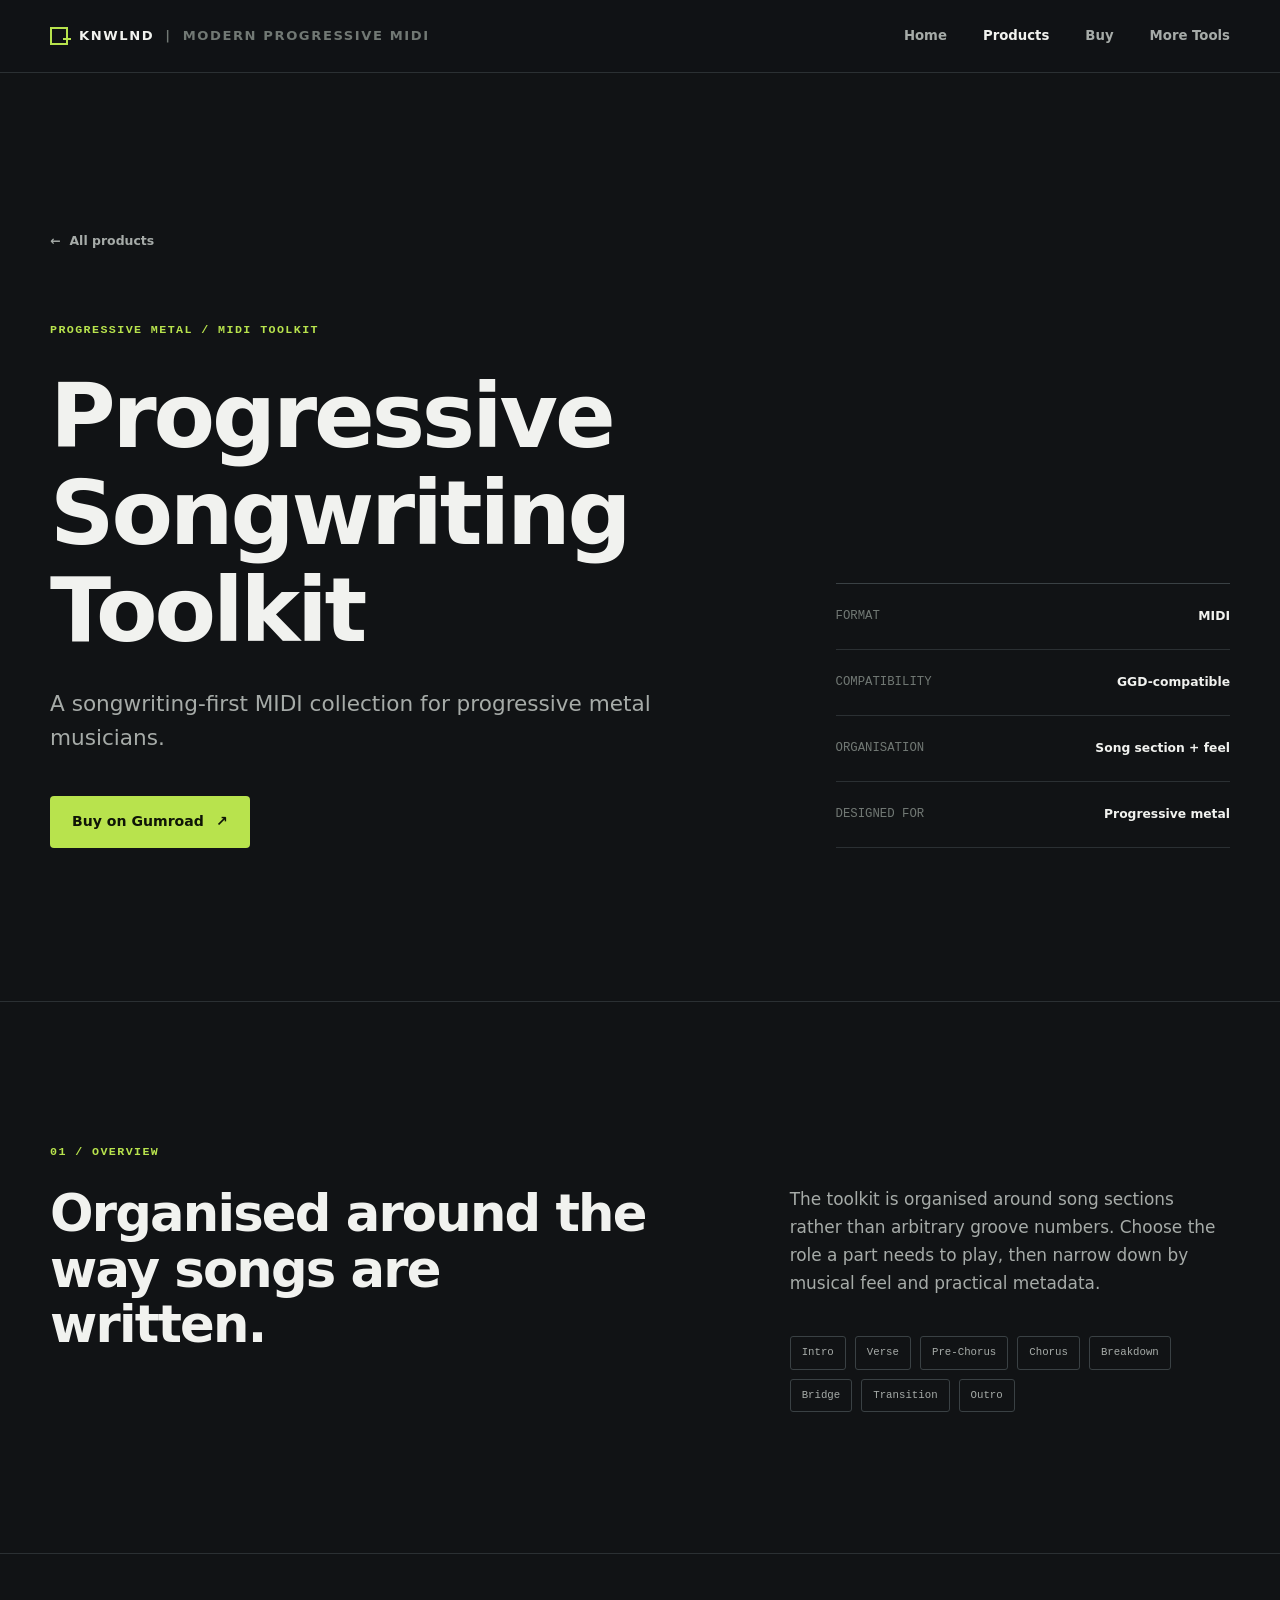
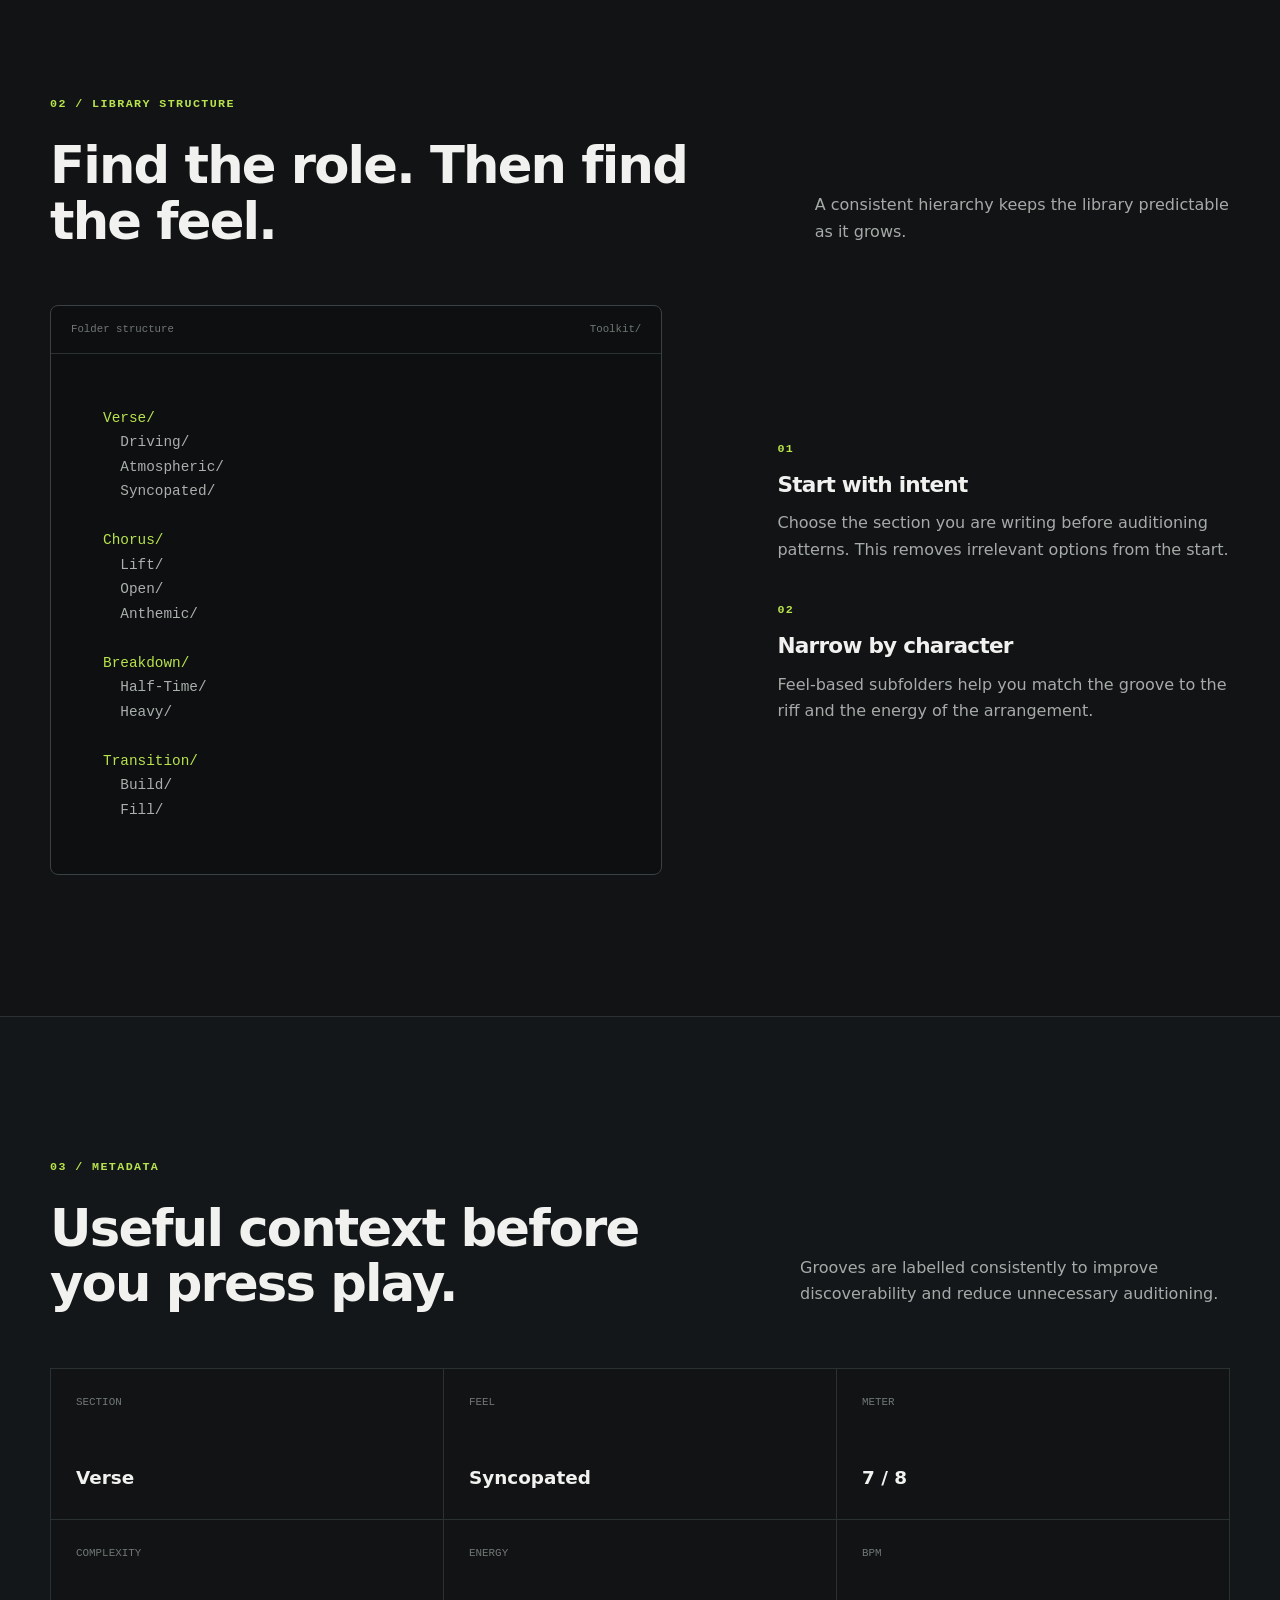
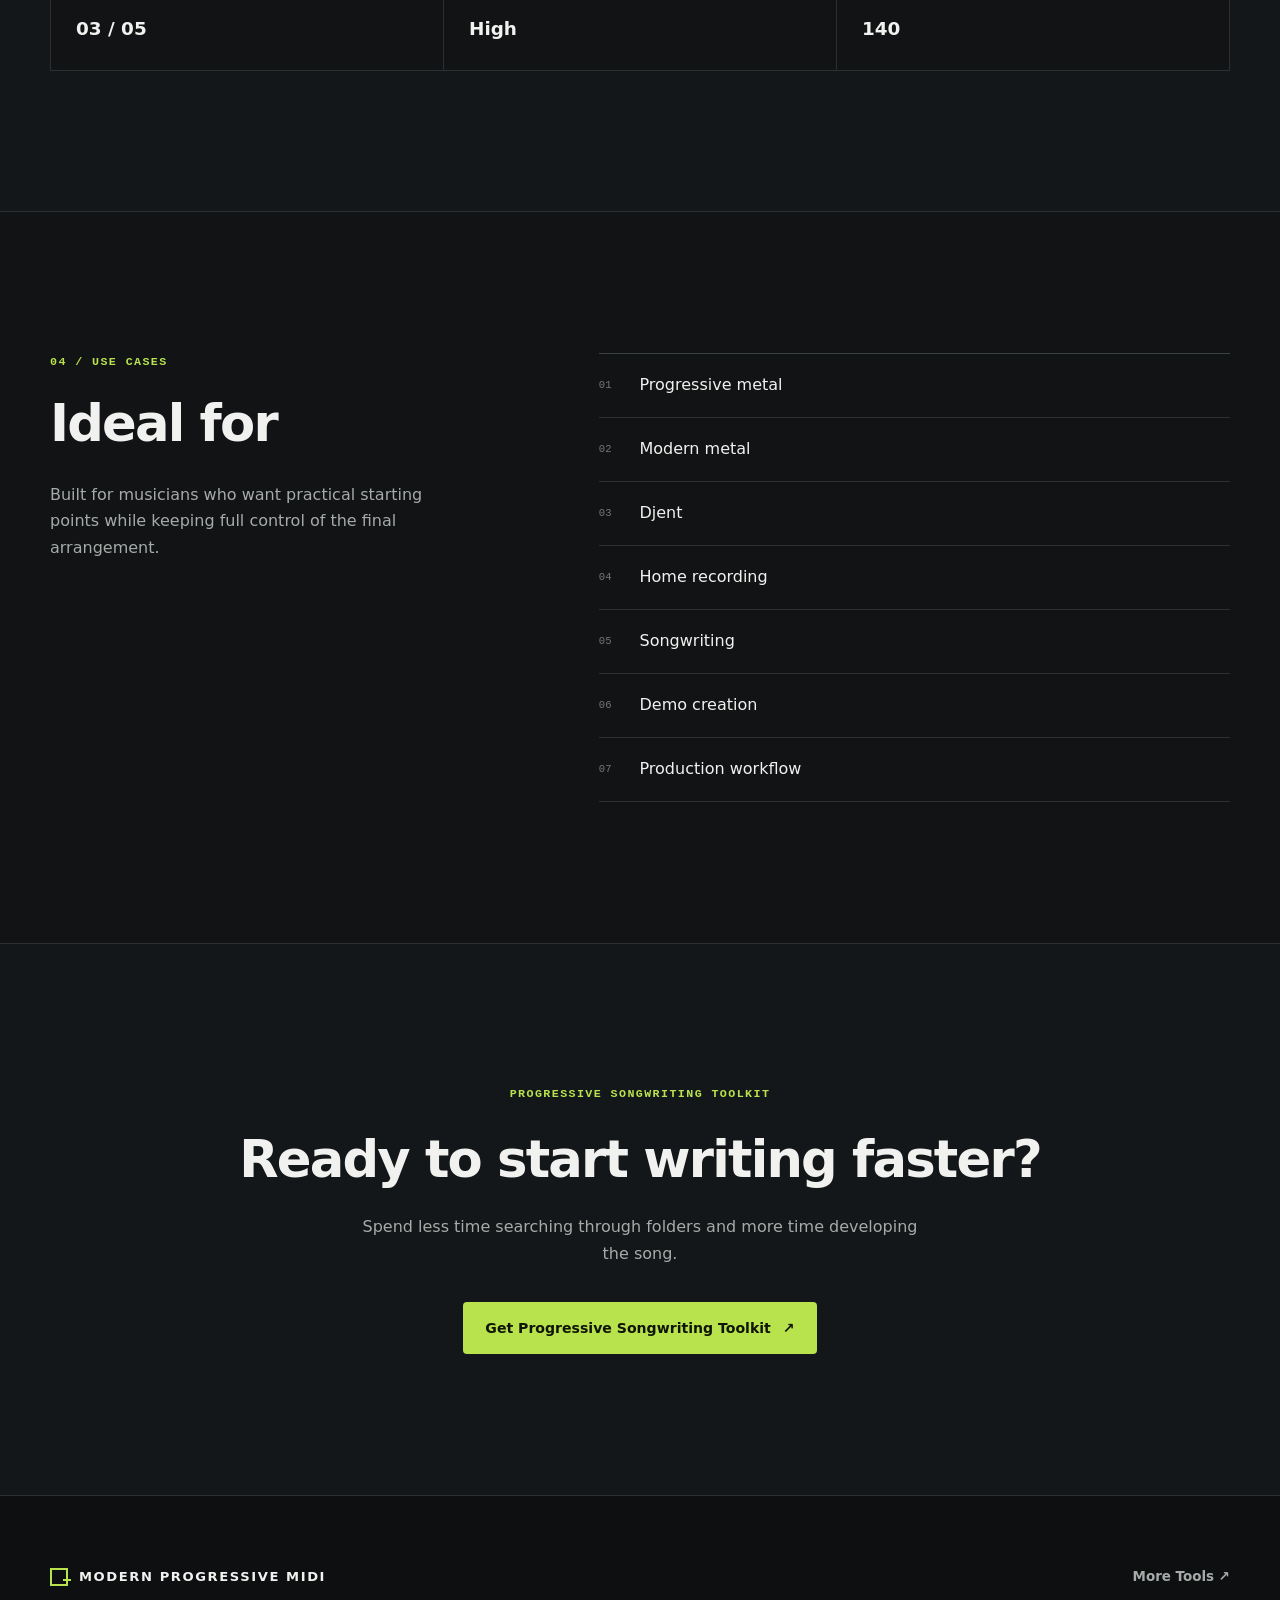
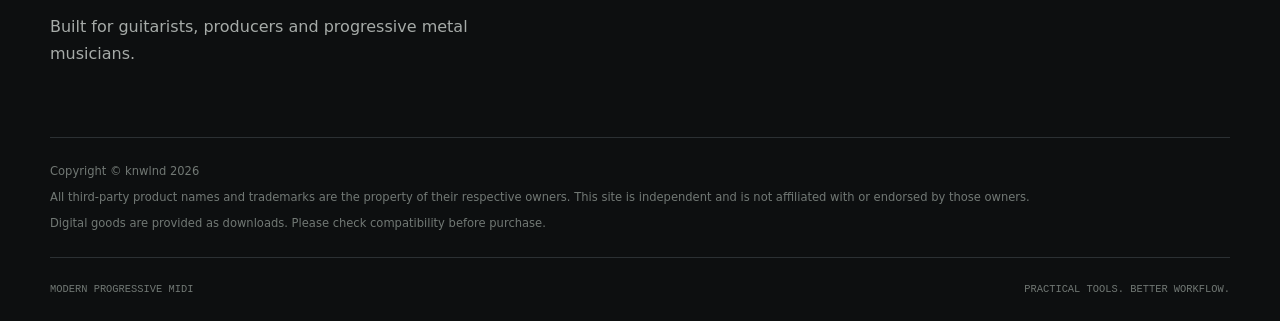
==== commit 45f334c8: "Branding alignment." ====
--- a/products/progressive-songwriting-toolkit.html
+++ b/products/progressive-songwriting-toolkit.html
@@ -8,7 +8,7 @@
       content="A songwriting-first MIDI collection for progressive metal musicians, organised by section, feel, meter, complexity and energy."
     >
     <meta name="theme-color" content="#111315">
-    <title>Progressive Songwriting Toolkit — Modern Prog MIDI</title>
+    <title>Progressive Songwriting Toolkit | Modern Progressive MIDI</title>
     <link rel="icon" href="../assets/images/favicon.svg" type="image/svg+xml">
     <link rel="stylesheet" href="../assets/css/styles.css">
   </head>
@@ -17,9 +17,11 @@
 
     <header class="site-header">
       <div class="container nav-wrap">
-        <a class="brand" href="../index.html" aria-label="Modern Prog MIDI home">
+        <a class="brand" href="../index.html" aria-label="Modern Progressive MIDI home">
           <span class="brand-mark" aria-hidden="true"></span>
-          <span>Modern Prog MIDI</span>
+          <span class="brand-creator">knwlnd</span>
+          <span class="brand-separator" aria-hidden="true">|</span>
+          <span class="brand-product">Modern Progressive MIDI</span>
         </a>
         <nav class="site-nav" aria-label="Primary navigation">
           <a href="../index.html">Home</a>
@@ -215,7 +217,7 @@
         <div>
           <a class="brand" href="../index.html">
             <span class="brand-mark" aria-hidden="true"></span>
-            <span>Modern Prog MIDI</span>
+            <span>Modern Progressive MIDI</span>
           </a>
           <p>Built for guitarists, producers and progressive metal musicians.</p>
         </div>
@@ -223,8 +225,13 @@
           More Tools <span aria-hidden="true">↗</span>
         </a>
       </div>
+      <div class="container footer-legal">
+        <p>Copyright © knwlnd <span id="year">2026</span></p>
+        <p>All third-party product names and trademarks are the property of their respective owners. This site is independent and is not affiliated with or endorsed by those owners.</p>
+        <p>Digital goods are provided as downloads. Please check compatibility before purchase.</p>
+      </div>
       <div class="container footer-bottom">
-        <span>© <span id="year">2026</span> Modern Prog MIDI</span>
+        <span>Modern Progressive MIDI</span>
         <span>Practical tools. Better workflow.</span>
       </div>
     </footer>
--- a/assets/css/styles.css
+++ b/assets/css/styles.css
@@ -126,6 +126,12 @@
   text-transform: uppercase;
 }
 
+.brand-separator,
+.brand-product {
+  color: var(--faint);
+  font-weight: 600;
+}
+
 .brand-mark {
   position: relative;
   width: 18px;
@@ -609,6 +615,21 @@
   color: var(--accent);
 }
 
+.footer-legal {
+  padding-block: 24px;
+  border-top: 1px solid var(--line);
+  color: var(--faint);
+  font-size: 0.72rem;
+}
+
+.footer-legal p {
+  margin: 0;
+}
+
+.footer-legal p + p {
+  margin-top: 7px;
+}
+
 .footer-bottom {
   display: flex;
   align-items: center;
@@ -885,6 +906,10 @@
     justify-content: space-between;
   }
 
+  .brand {
+    flex-wrap: wrap;
+  }
+
   .section {
     padding-block: 78px;
   }
